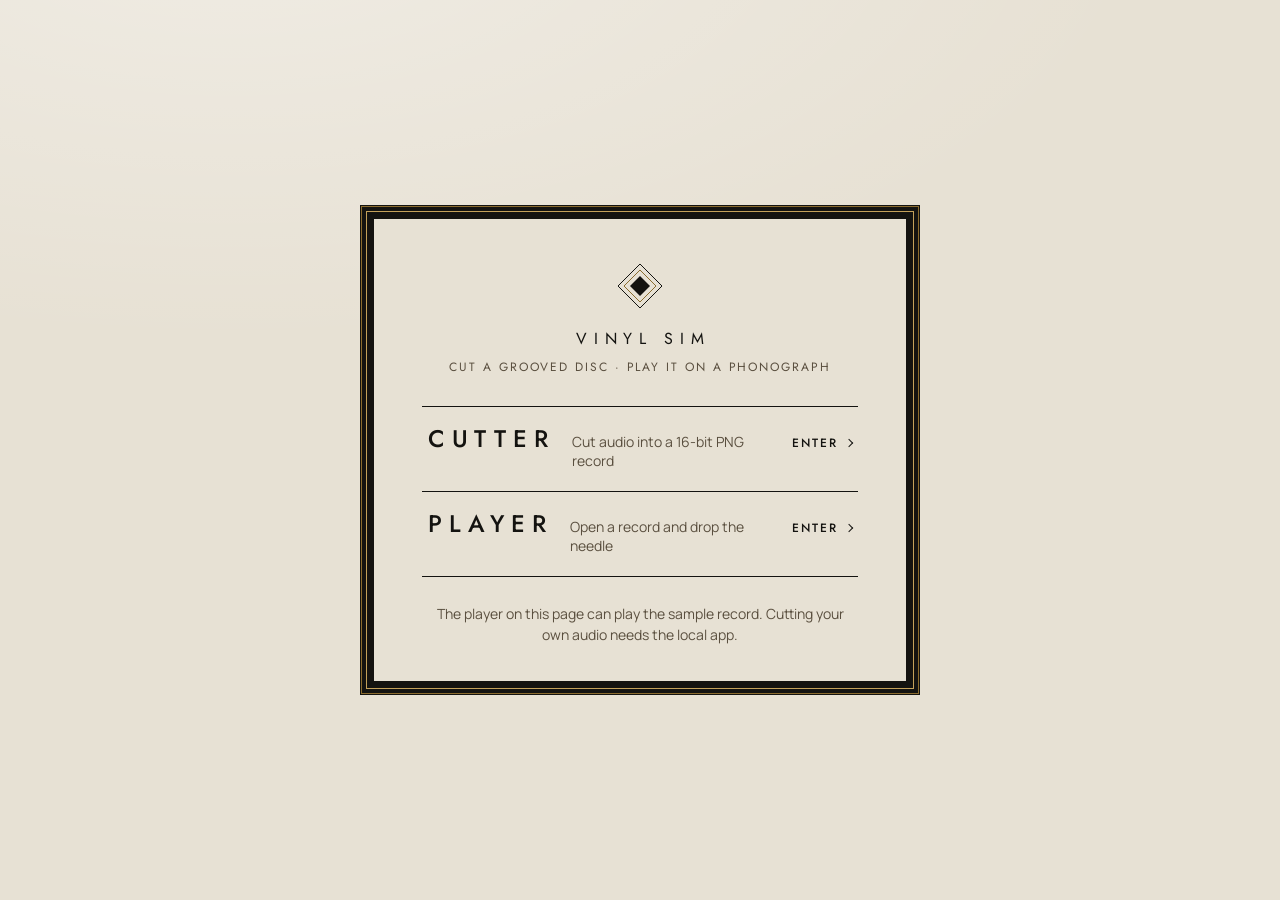
==== index.html @ d2ee46b8 "Make Vinyl Sim work on GitHub Pages with a short README. Serve the cutter and player as static pages" ====
<!doctype html>
<html lang="en-GB">
<head>
<meta charset="utf-8">
<meta name="viewport" content="width=device-width, initial-scale=1">
<title>Vinyl Sim</title>
<link rel="stylesheet" href="static/deco.css">
<style>
  body{display:grid;place-items:center;padding:48px 20px}
  .card{width:min(560px,100%)}
  .card .core{padding:44px 48px 36px}
  .mark{display:block;margin:0 auto 22px;width:46px;height:46px}
  .card h1{text-align:center;font:400 16px/1 var(--display);letter-spacing:.42em;padding-left:.42em;text-transform:uppercase;margin:0}
  .card .sub{text-align:center;margin:12px 0 30px;font:400 12px/1.4 var(--display);letter-spacing:var(--track-label);text-transform:uppercase;color:var(--ink-muted)}
  .rooms{list-style:none;margin:0;padding:0;border-top:1px solid var(--black)}
  .rooms li{border-bottom:1px solid var(--black)}
  .rooms a{display:grid;grid-template-columns:auto 1fr auto;align-items:baseline;gap:18px;padding:20px 6px;color:var(--ink);text-decoration:none;transition:background var(--snap) var(--ease)}
  .rooms a:hover{background:var(--ivory-recess)}
  .rooms .name{font:500 24px/1 var(--display);letter-spacing:.28em;text-transform:uppercase}
  .rooms .what{font:400 14px/1.4 var(--text);color:var(--ink-muted)}
  .rooms .go{font:500 12px/1 var(--display);letter-spacing:var(--track-label);text-transform:uppercase}
  .rooms .go::after{content:"";display:inline-block;width:6px;height:6px;margin-left:8px;border-top:1px solid currentColor;border-right:1px solid currentColor;transform:translateY(-1px) rotate(45deg)}
  .foot{margin:26px 0 0;text-align:center;font:400 14px/1.5 var(--text);color:var(--ink-muted)}
  @media (max-width:520px){.card .core{padding:32px 22px 26px}.rooms a{grid-template-columns:1fr auto}.rooms .what{grid-column:1/-1;grid-row:2}}
</style>
</head>
<body>
<main class="card stepped" aria-labelledby="title">
  <div class="inset"><div class="core">
    <!-- single stepped diamond: the only ornament on this card -->
    <svg class="mark" viewBox="0 0 46 46" aria-hidden="true">
      <path d="M23 1 45 23 23 45 1 23Z" fill="none" stroke="#141310"/>
      <path d="M23 7 39 23 23 39 7 23Z" fill="none" stroke="#8A6B2E"/>
      <path d="M23 13 33 23 23 33 13 23Z" fill="#141310"/>
    </svg>
    <h1 id="title">Vinyl Sim</h1>
    <p class="sub">Cut a grooved disc · play it on a phonograph</p>
    <ul class="rooms">
      <li><a href="cutter.html"><span class="name">Cutter</span><span class="what">Cut audio into a 16-bit PNG record</span><span class="go">Enter</span></a></li>
      <li><a href="player.html"><span class="name">Player</span><span class="what">Open a record and drop the needle</span><span class="go">Enter</span></a></li>
    </ul>
    <p class="foot">The player on this page can play the sample record. Cutting your own audio needs the local app.</p>
  </div></div>
</main>
</body>
</html>
---- static/deco.css ----
/* Shared tokens + chrome for the three rooms. Early Art Deco, mid-1920s:
   ivory lacquer, piano-black lacquer, polished brass, thin black inlay. */
@font-face{font-family:"Jost";src:url("fonts/jost-wght.woff2") format("woff2");font-weight:100 900;font-style:normal;font-display:swap}
@font-face{font-family:"Manrope";src:url("fonts/manrope-wght.woff2") format("woff2");font-weight:200 800;font-style:normal;font-display:swap}

:root{
  /* Palette (contrast checked: ink/ivory 14.3, ink/recess 11.7, ivory/black 14.3,
     brass/black 7.6, ink/brass 7.6, muted ink/ivory 6.1, muted ivory/black 8.2,
     oxblood/ivory 6.1, focus brass-shadow/ivory 3.8). */
  --ivory:#E7E1D4; --ivory-recess:#D4CDBE;
  --black:#141310; --soft-black:#2A2620; --bakelite:#1d1612;
  --brass:#C4A15A; --brass-hi:#E4D09A; --brass-lo:#8A6B2E;
  --ink:#141310; --ink-muted:#5A4F3F; --ivory-muted:#B5AB97;
  --oxblood:#8B3530;
  --focus:var(--brass-lo);

  --display:"Jost","Futura","Century Gothic",sans-serif;
  --text:"Manrope","Segoe UI",system-ui,sans-serif;
  --track-plate:.24em; --track-label:.16em;

  --rule:1px; --inlay:1px solid var(--black);
  --step:6px;               /* one setback in the stepped frame */
  --ease:cubic-bezier(.2,.7,.1,1); --snap:120ms;
}
*,*::before,*::after{box-sizing:border-box}
html{background:var(--ivory);color:var(--ink)}
body{margin:0;min-height:100vh;font:400 16px/1.55 var(--text);background:var(--ivory);color:var(--ink);
  /* the one light: a clear lamp above and left */
  background-image:radial-gradient(120% 80% at 18% -10%,rgba(255,255,255,.38),rgba(255,255,255,0) 60%);
  background-attachment:fixed;-webkit-font-smoothing:antialiased}
.on-black{--focus:var(--brass);color:var(--ivory)}
:focus{outline:none}
:focus-visible{outline:2px solid var(--focus);outline-offset:3px}
@media (prefers-reduced-motion:reduce){*,*::before,*::after{animation:none!important;transition:none!important}}

.sr-only{position:absolute!important;width:1px;height:1px;margin:-1px;padding:0;overflow:hidden;clip:rect(0 0 0 0);white-space:nowrap;border:0}

/* Type roles */
.plate-title{font:500 14px/1 var(--display);letter-spacing:var(--track-plate);text-transform:uppercase;margin:0}
.room-name{font:400 clamp(30px,4.2vw,46px)/1 var(--display);letter-spacing:.32em;text-transform:uppercase;margin:0;padding-left:.32em /* balance tracking */}
.label{font:500 12px/1.2 var(--display);letter-spacing:var(--track-label);text-transform:uppercase}
.figures{font-family:var(--display);font-variant-numeric:tabular-nums lining-nums;font-feature-settings:"tnum" 1,"lnum" 1}
.help{font:400 14px/1.6 var(--text);color:var(--ink-muted);max-width:62ch}
.on-black .help{color:var(--ivory-muted)}

/* The one motif: stepped setback frame. Outer black, thin brass rule, inset. */
.stepped{position:relative;background:var(--black);padding:var(--step);
  box-shadow:inset 0 0 0 1px var(--black),inset 0 0 0 2px var(--brass-lo)}
.stepped>.inset{position:relative;border:1px solid var(--brass);padding:var(--step)}
.stepped>.inset>.core{position:relative;background:var(--ivory);border:var(--inlay)}
.stepped.black-core>.inset>.core{background:var(--black);border-color:var(--soft-black)}

/* Directory line shared by Cutter and Player */
.directory{display:flex;align-items:center;gap:18px;margin:0 0 28px;font:500 12px/1 var(--display);letter-spacing:var(--track-label);text-transform:uppercase;color:var(--ink-muted)}
.directory::after{content:"";flex:1;border-top:1px solid var(--black);opacity:.55}
.directory a{color:var(--ink);text-decoration:none;padding:6px 0;border-bottom:1px solid transparent}
.directory a:hover{border-bottom-color:var(--brass-lo)}
.directory [aria-current="page"]{color:var(--ink);border-bottom:1px solid var(--ink);padding:6px 0}
.directory .sep{color:var(--ink-muted)}

/* Controls */
button,input,select,textarea{font:inherit;color:inherit}
.btn{appearance:none;cursor:pointer;display:inline-flex;align-items:center;justify-content:center;gap:10px;min-height:40px;padding:0 18px;
  font:500 12px/1 var(--display);letter-spacing:var(--track-label);text-transform:uppercase;
  background:var(--ivory);color:var(--ink);border:1px solid var(--black);border-radius:1px;
  box-shadow:inset 0 0 0 3px var(--ivory),inset 0 0 0 4px var(--brass-lo);
  transition:background var(--snap) var(--ease),transform 60ms linear}
.btn:hover:not(:disabled){background:var(--ivory-recess)}
.btn:active:not(:disabled){transform:translateY(1px)}
.btn:disabled{cursor:default;color:var(--ink-muted);box-shadow:inset 0 0 0 3px var(--ivory),inset 0 0 0 4px var(--ivory-recess)}
.btn.dark{background:var(--soft-black);color:var(--ivory);border-color:var(--black);box-shadow:inset 0 0 0 3px var(--soft-black),inset 0 0 0 4px var(--brass-lo)}
.btn.dark:hover:not(:disabled){background:#353027}
.btn.dark:disabled{color:var(--ivory-muted);box-shadow:inset 0 0 0 3px var(--soft-black),inset 0 0 0 4px #3a352c}
/* The brass primary: polished metal plate, ink lettering */
.btn.brass{min-height:52px;padding:0 28px;font-size:16px;font-weight:600;letter-spacing:.22em;color:var(--ink);border:1px solid var(--black);
  background:linear-gradient(180deg,var(--brass-hi) 0%,var(--brass) 46%,#b8954f 54%,var(--brass) 100%);
  box-shadow:inset 0 0 0 3px rgba(20,19,16,0),inset 0 0 0 4px var(--brass-lo),inset 0 1px 0 5px rgba(255,255,255,.18)}
.btn.brass:hover:not(:disabled){background:linear-gradient(180deg,#ecdcaa 0%,#cdab64 46%,#c09c55 54%,#cdab64 100%)}
.btn.brass:disabled{color:#4a4034;background:#cfc6b3;box-shadow:inset 0 0 0 4px #b9b09c}
.on-black .btn.brass:disabled{background:#3a352c;color:var(--ivory-muted);box-shadow:inset 0 0 0 4px #4a443a}

/* Plate selectors (radio group styled as engraved plates) */
.plates{display:inline-grid;grid-auto-flow:column;border:1px solid var(--black);background:var(--black);gap:1px}
.plates label{position:relative;cursor:pointer}
.plates input{position:absolute;opacity:0;inset:0;margin:0;cursor:pointer}
.plates span{display:block;min-width:54px;padding:10px 12px;text-align:center;background:var(--ivory);
  font:500 14px/1 var(--display);letter-spacing:.08em;font-variant-numeric:tabular-nums lining-nums;transition:background var(--snap) var(--ease)}
.plates input:checked+span{background:var(--black);color:var(--brass-hi);box-shadow:inset 0 -2px 0 var(--brass)}
.plates input:focus-visible+span{outline:2px solid var(--focus);outline-offset:-5px}
.plates input:disabled+span{color:var(--ink-muted);background:var(--ivory-recess);cursor:default}
.plates input:disabled{cursor:default}
.plates input:checked:disabled+span{background:var(--soft-black);color:var(--ivory-muted);box-shadow:inset 0 -2px 0 var(--brass-lo)}

/* Grooved rail (range input) */
input[type=range].rail{appearance:none;-webkit-appearance:none;width:100%;height:24px;background:transparent;margin:0;cursor:pointer}
input[type=range].rail::-webkit-slider-runnable-track{height:6px;background:repeating-linear-gradient(90deg,var(--black) 0 1px,#2a2620 1px 4px);border:1px solid var(--black);box-shadow:0 1px 0 rgba(255,255,255,.5)}
input[type=range].rail::-moz-range-track{height:6px;background:repeating-linear-gradient(90deg,var(--black) 0 1px,#2a2620 1px 4px);border:1px solid var(--black)}
input[type=range].rail::-webkit-slider-thumb{-webkit-appearance:none;width:10px;height:22px;margin-top:-9px;background:linear-gradient(90deg,var(--brass-lo),var(--brass-hi) 45%,var(--brass) 60%,var(--brass-lo));border:1px solid var(--black);border-radius:0}
input[type=range].rail::-moz-range-thumb{width:10px;height:22px;background:linear-gradient(90deg,var(--brass-lo),var(--brass-hi) 45%,var(--brass) 60%,var(--brass-lo));border:1px solid var(--black);border-radius:0}
input[type=range].rail:disabled{cursor:default;opacity:.55}
input[type=range].rail:focus-visible{outline:2px solid var(--focus);outline-offset:2px}

/* Bakelite knob (drives a hidden native range; see knob.js) */
.knob-wrap{display:grid;justify-items:center;gap:8px}
.knob{--turn:0deg;position:relative;width:64px;height:64px;border-radius:50%;cursor:grab;touch-action:none;
  background:radial-gradient(circle at 36% 30%,#3b2e25 0%,var(--bakelite) 46%,#0c0907 100%);
  box-shadow:0 0 0 2px var(--black),0 0 0 3px var(--brass),0 0 0 5px var(--black),0 3px 6px rgba(20,19,16,.35)}
.knob::before{content:"";position:absolute;inset:9px;border-radius:50%;border:1px solid rgba(228,208,154,.22)}
.knob::after{content:"";position:absolute;left:50%;top:5px;width:3px;height:16px;margin-left:-1.5px;background:var(--brass-hi);transform-origin:50% 27px;transform:rotate(var(--turn))}
.knob[aria-disabled="true"]{cursor:default;opacity:.5}
.knob:active{cursor:grabbing}
.knob:focus-visible{outline:2px solid var(--focus);outline-offset:8px}

/* Engraved indicator */
.indicator{display:flex;align-items:center;gap:12px;padding:10px 16px;background:var(--black);color:var(--ivory);border:1px solid var(--black);box-shadow:inset 0 0 0 3px var(--black),inset 0 0 0 4px var(--soft-black)}
.lamp{flex:none;width:10px;height:10px;border-radius:50%;background:#3a352c;box-shadow:inset 0 0 0 1px #000}
.lamp[data-state="on"]{background:var(--brass-hi);box-shadow:0 0 6px rgba(228,208,154,.7)}
.lamp[data-state="busy"]{background:var(--brass);animation:lamp 900ms steps(2,jump-none) infinite}
.lamp[data-state="error"]{background:var(--oxblood);box-shadow:0 0 0 1px #c98577}
@keyframes lamp{50%{opacity:.35}}
.notice{margin:0;padding:10px 16px;border-left:3px solid var(--oxblood);background:var(--ivory);color:var(--oxblood);font:500 14px/1.5 var(--text)}
.notice[hidden]{display:none}

details.caveats{margin-top:28px;max-width:72ch}
details.caveats summary{cursor:pointer;list-style:none;display:inline-flex;align-items:center;gap:10px;font:500 12px/1 var(--display);letter-spacing:var(--track-label);text-transform:uppercase;color:var(--ink-muted);padding:6px 0}
details.caveats summary::-webkit-details-marker{display:none}
details.caveats summary::before{content:"";width:7px;height:7px;border:1px solid currentColor;transform:rotate(45deg);transition:background var(--snap)}
details.caveats[open] summary::before{background:currentColor}
details.caveats ul{margin:12px 0 0;padding-left:18px}
details.caveats li{margin:4px 0}

/* Touch: 44 px targets on small screens */
@media (max-width:600px),(pointer:coarse){
  .btn,.btn.small{min-height:44px}
  .plates span{padding:16px 12px}
  .directory a,.directory [aria-current="page"]{padding:16px 0}
  details.caveats summary{padding:16px 0}
  input[type=range].rail{height:44px}
}
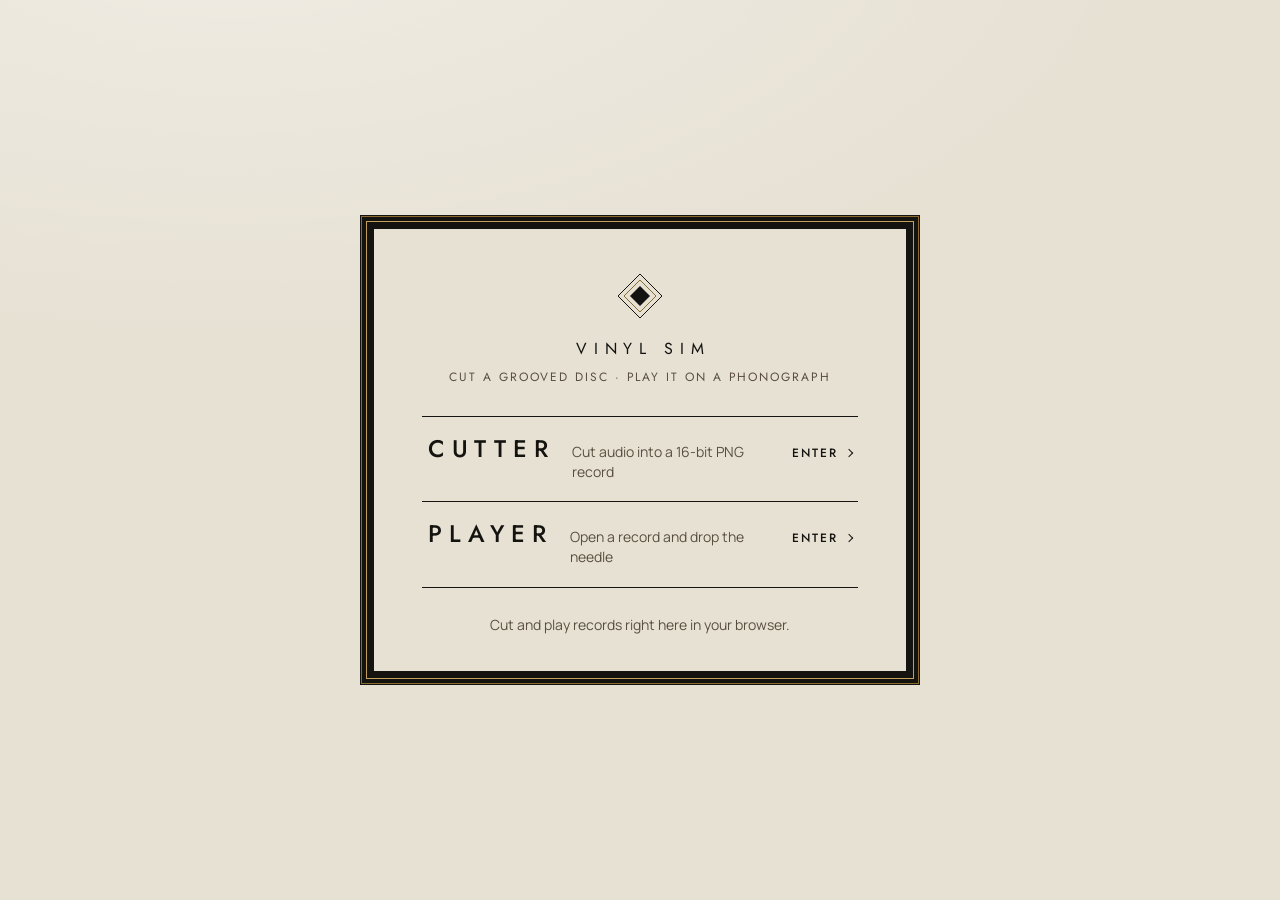
==== commit 1154bc4f: "Cut and open records in the browser on GitHub Pages; drop mesh export. Static hosting (no serve.py) " ====
--- a/index.html
+++ b/index.html
@@ -39,7 +39,7 @@
       <li><a href="cutter.html"><span class="name">Cutter</span><span class="what">Cut audio into a 16-bit PNG record</span><span class="go">Enter</span></a></li>
       <li><a href="player.html"><span class="name">Player</span><span class="what">Open a record and drop the needle</span><span class="go">Enter</span></a></li>
     </ul>
-    <p class="foot">The player on this page can play the sample record. Cutting your own audio needs the local app.</p>
+    <p class="foot">Cut and play records right here in your browser.</p>
   </div></div>
 </main>
 </body>
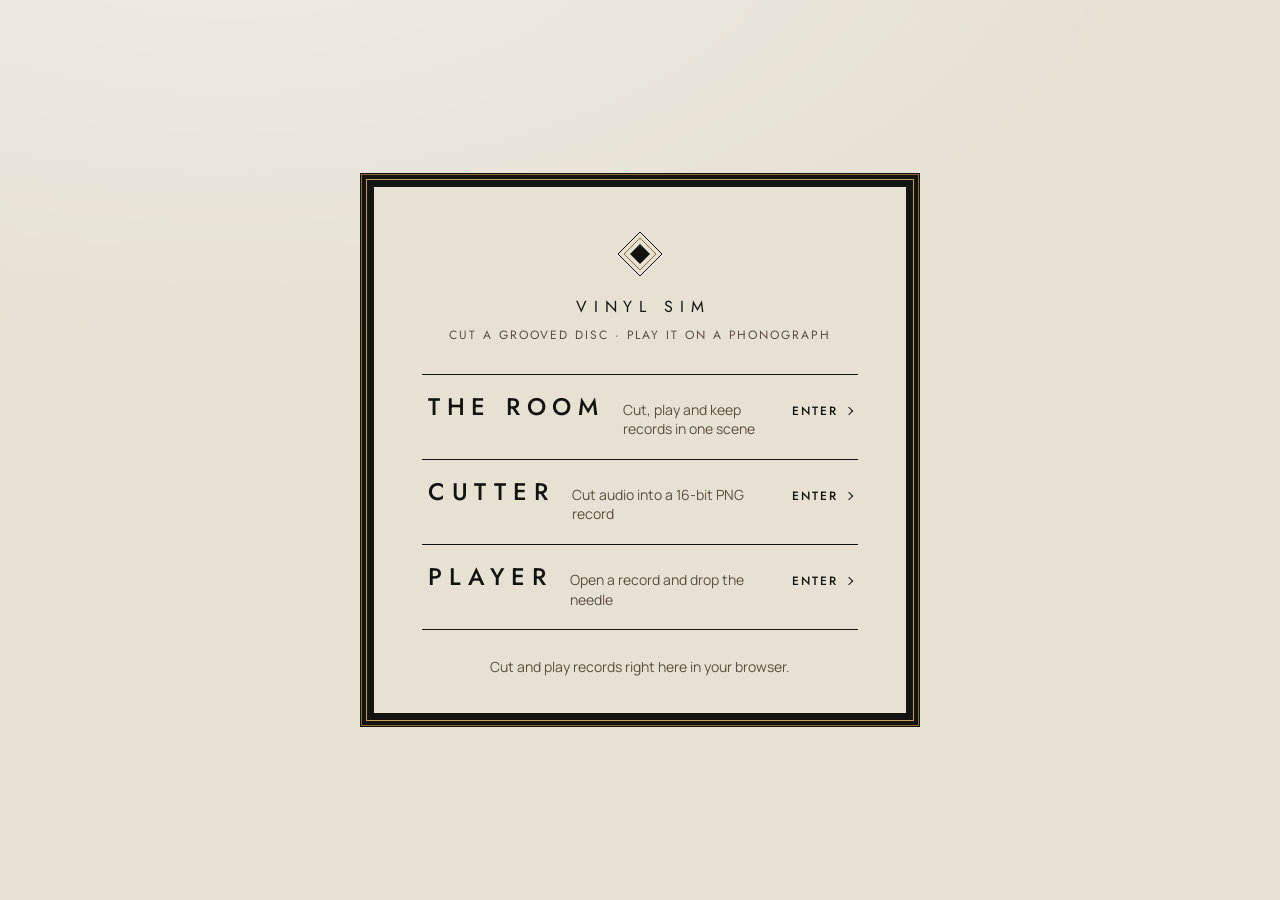
==== commit fe656cdf: "Add The Room, song tags and cover art, and a record shelf - room.html: the whole app in one scene (c" ====
--- a/index.html
+++ b/index.html
@@ -36,6 +36,7 @@
     <h1 id="title">Vinyl Sim</h1>
     <p class="sub">Cut a grooved disc · play it on a phonograph</p>
     <ul class="rooms">
+      <li><a href="room.html"><span class="name">The Room</span><span class="what">Cut, play and keep records in one scene</span><span class="go">Enter</span></a></li>
       <li><a href="cutter.html"><span class="name">Cutter</span><span class="what">Cut audio into a 16-bit PNG record</span><span class="go">Enter</span></a></li>
       <li><a href="player.html"><span class="name">Player</span><span class="what">Open a record and drop the needle</span><span class="go">Enter</span></a></li>
     </ul>
